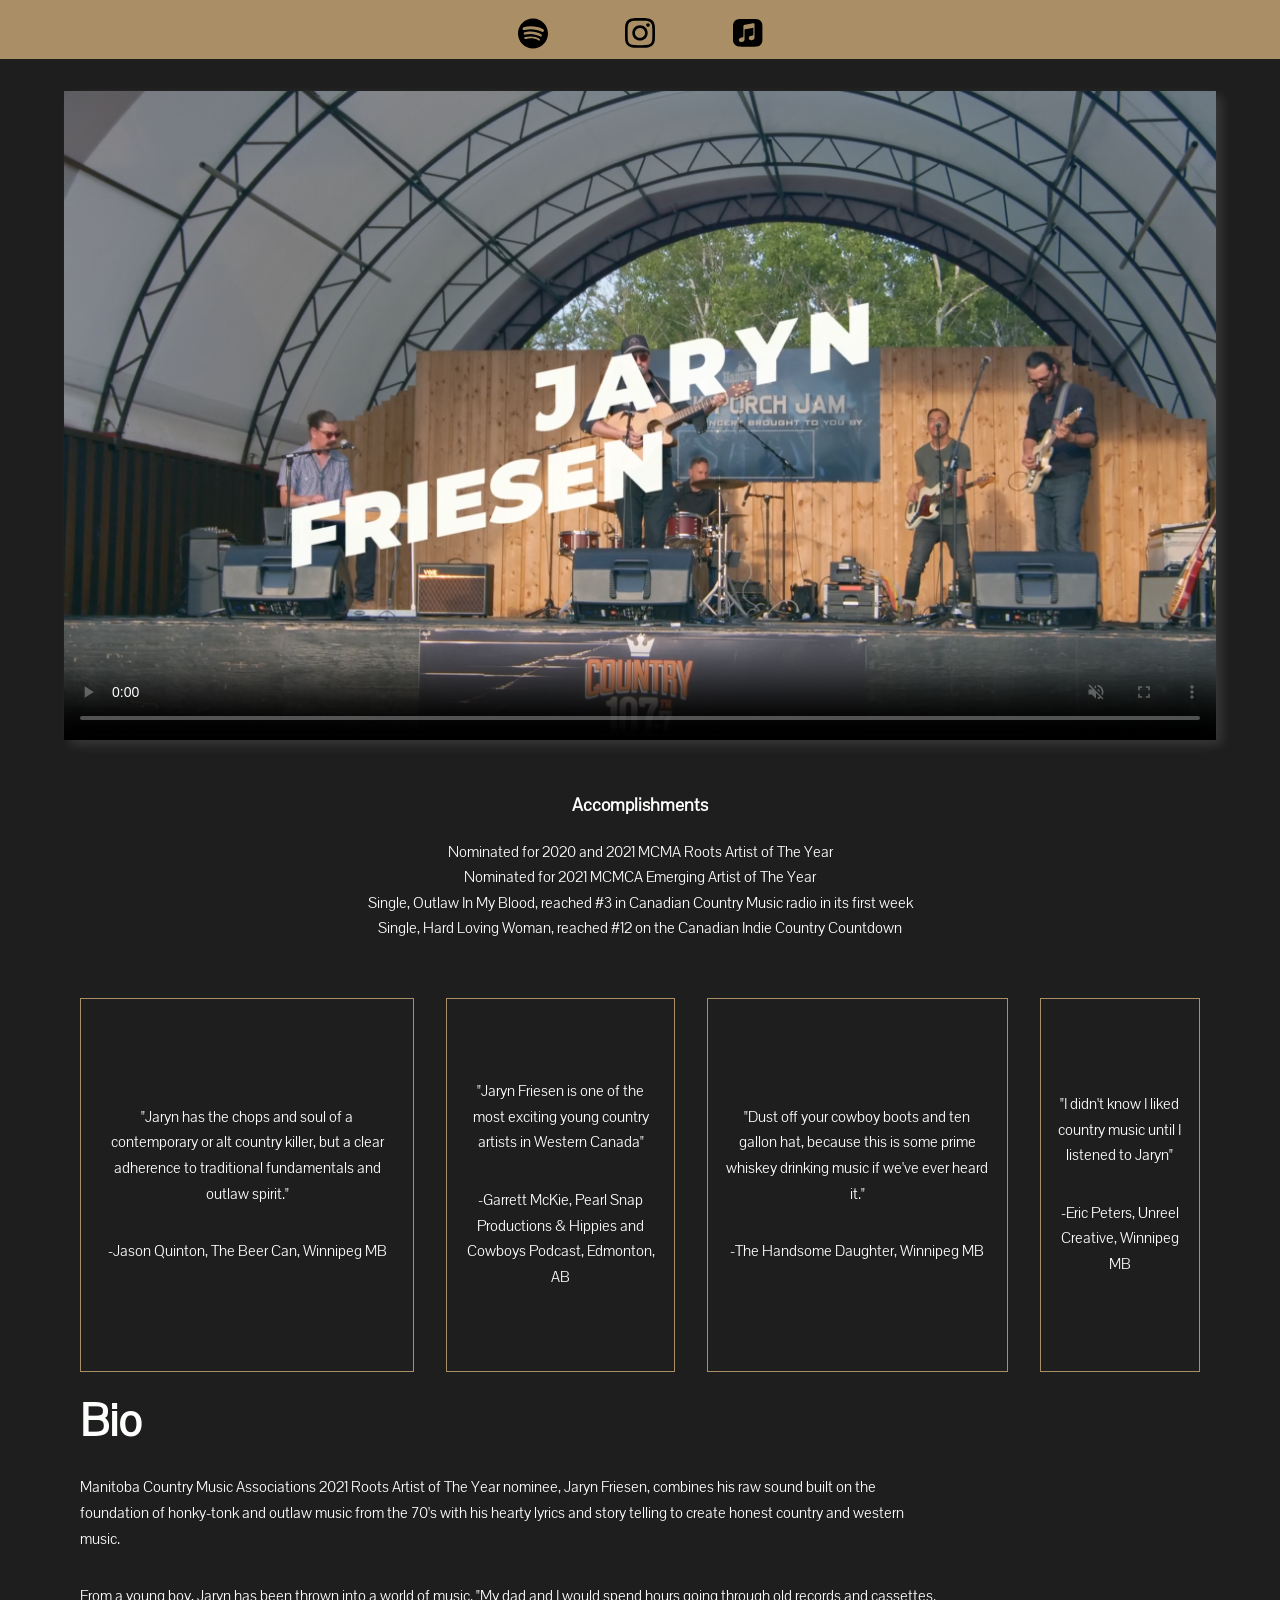
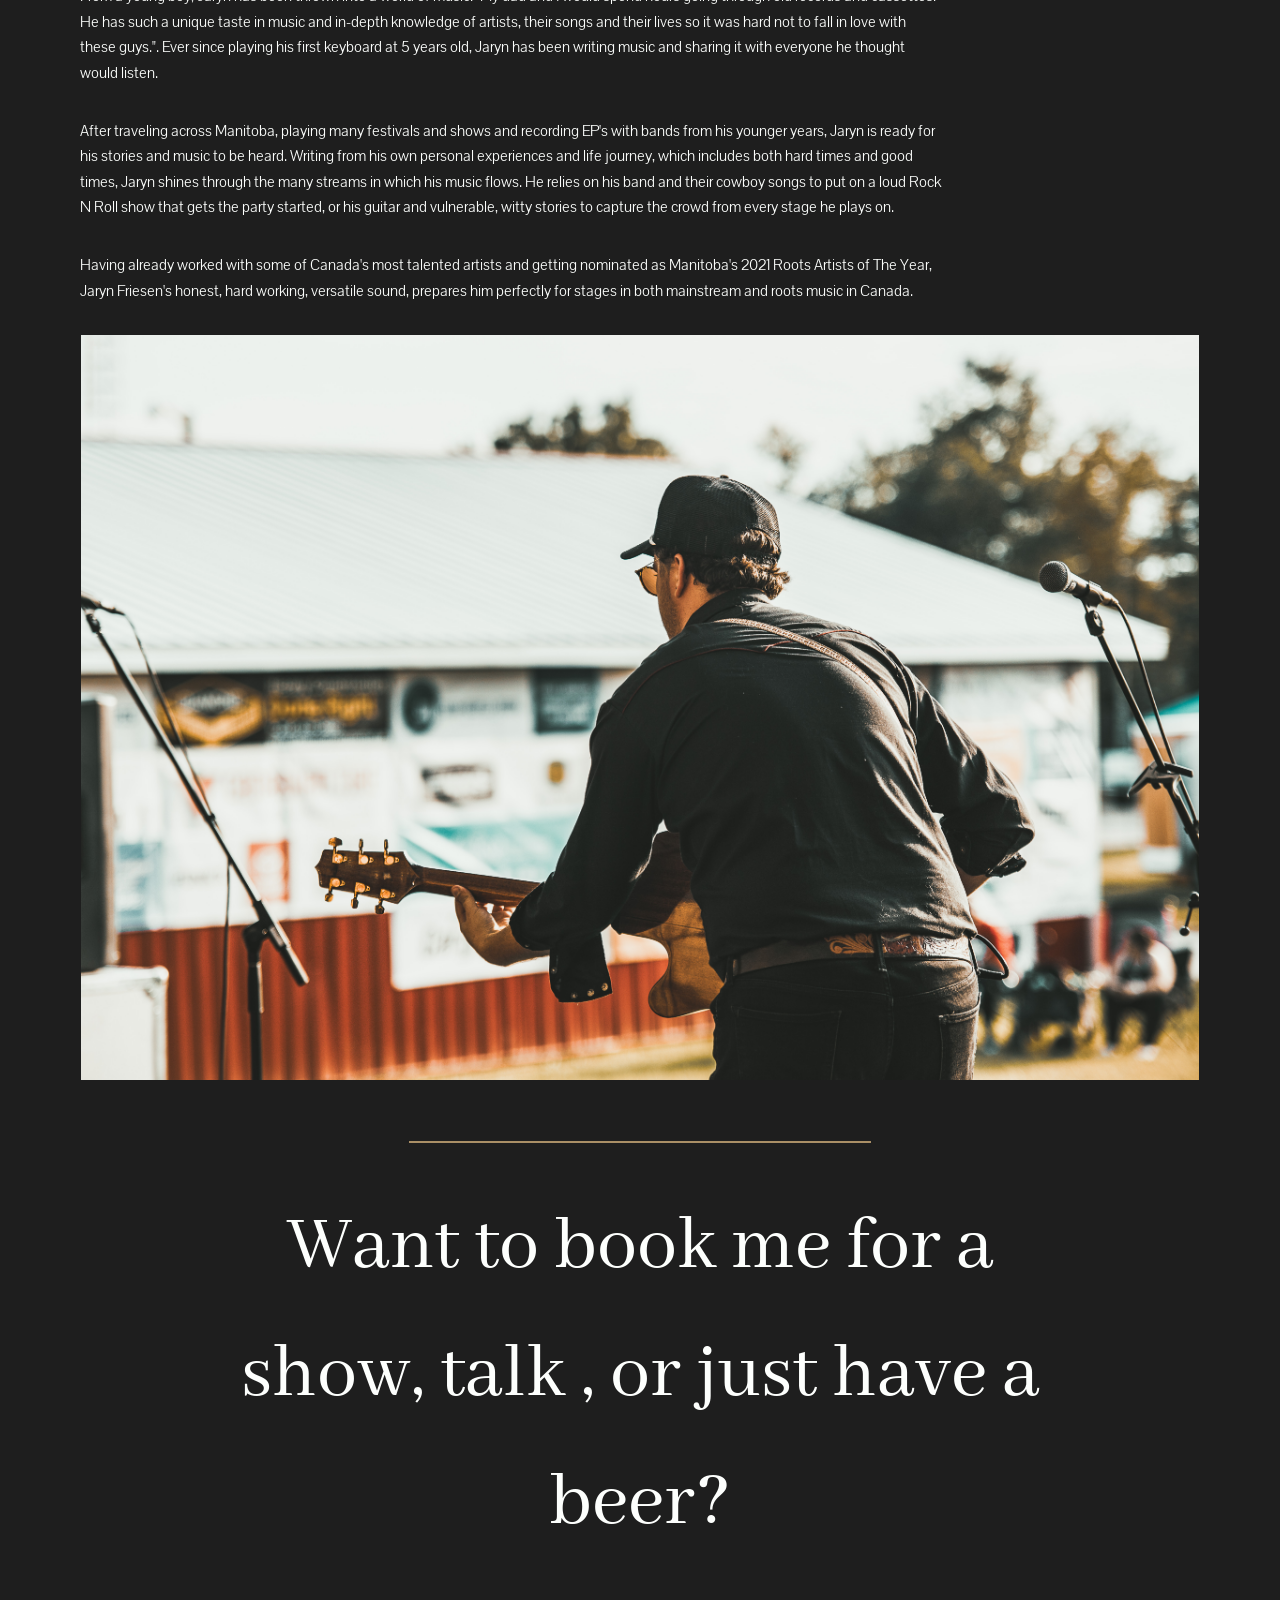
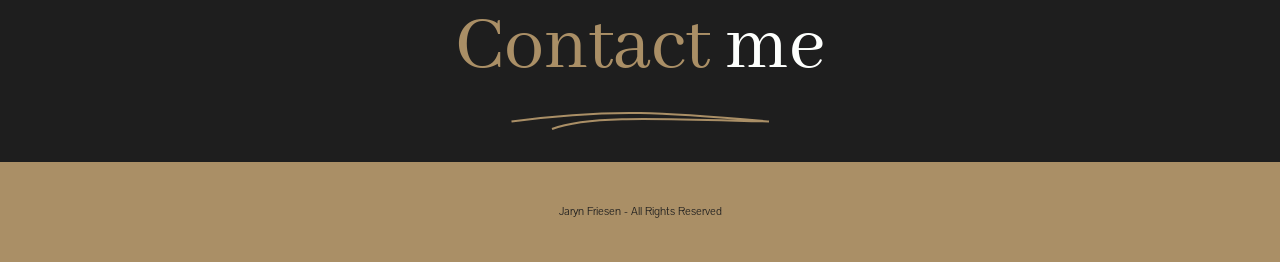
==== index.html @ eeda7afb "Moved index.html out of folder" ====
<!DOCTYPE html>
<html lang="en">
  <head>
    <meta charset="UTF-8" />
    <meta http-equiv="X-UA-Compatible" content="IE=edge" />
    <meta name="viewport" content="width=device-width, initial-scale=1.0" />
    <title>Document</title>
    <link rel="stylesheet" href="/Styles/style.css" />
    <link rel="preconnect" href="https://fonts.googleapis.com" />
    <link rel="preconnect" href="https://fonts.gstatic.com" crossorigin />
    <link
      href="https://fonts.googleapis.com/css2?family=Abhaya+Libre:wght@400;800&family=Pavanam&display=swap"
      rel="stylesheet"
    />
  </head>
  <body>
    <!-- NAV -->
    <nav>
      <div class="social-links">
        <a
          href="https://open.spotify.com/artist/0vbpmKZzhPKCMUxMM21zou"
          target="_blank"
          ><img
            class="social-imgs spotify"
            src="/images/logos/spotify-brands.svg"
            alt="Spotify Logo"
            srcset=""
        /></a>
        <a href="https://www.instagram.com/thejarynfriesen/" target="_blank"
          ><img
            class="social-imgs instagram"
            src="/images/logos/instagram-brands.svg"
            alt="Instagram Logo"
            srcset=""
        /></a>
        <a href="https://music.apple.com/ca/artist/jaryn-friesen/1572723832" target="_blank"
          ><img
            class="social-imgs apple-music"
            src="/images/logos/apple-music.svg"
            alt="Apple Music Logo"
            srcset=""
        /></a>
      </div>
      <div class="nav-container"></div>
    </nav>
    <!-- HEADER/HERO -->
    <div class="video-header">
      <video muted id="myVideo" class="intro-video" controls poster="/JF-video-poster.png">
        <source src="/JF-Promo-HD.mp4" type="video/mp4" />
      </video>
    </div>

    <!-- MAIN CONTENT -->
    <main>
      <div class="container flex-container">
        <div class="accomplishments">
          <h3>Accomplishments</h3>
          <ul class="accomp-list">
            <li>Nominated for 2020 and 2021 MCMA Roots Artist of The Year</li>
            <li>Nominated for 2021 MCMCA Emerging Artist of The Year</li>
            <li>
              Single, Outlaw In My Blood, reached #3 in Canadian Country Music
              radio in its first week
            </li>
            <li>
              Single, Hard Loving Woman, reached #12 on the Canadian Indie
              Country Countdown
            </li>
          </ul>
        </div>
        <div class="reviews">
          <div class="review-box">
            <p>
              "Jaryn has the chops and soul of a contemporary or alt country
              killer, but a clear adherence to traditional fundamentals and
              outlaw spirit."
            </p>

            <p>-Jason Quinton, The Beer Can, Winnipeg MB</p>
          </div>
          <div class="review-box">
            <p>
              "Jaryn Friesen is one of the most exciting young country artists
              in Western Canada"
            </p>

            <p>
              -Garrett McKie, Pearl Snap Productions & Hippies and Cowboys
              Podcast, Edmonton, AB
            </p>
          </div>
          <div class="review-box">
            <p>
              "Dust off your cowboy boots and ten gallon hat, because this is
              some prime whiskey drinking music if we've ever heard it."
            </p>

            <p>-The Handsome Daughter, Winnipeg MB</p>
          </div>
          <div class="review-box">
            <p>
              "I didn't know I liked country music until I listened to Jaryn"
            </p>

            <p>-Eric Peters, Unreel Creative, Winnipeg MB</p>
          </div>
        </div>
        <div class="bio-container left-scroll">
          <h2 class="bio-title">Bio</h2>
          <p class="bio-desription">
            Manitoba Country Music Associations 2021 Roots Artist of The Year
            nominee, Jaryn Friesen, combines his raw sound built on the
            foundation of honky-tonk and outlaw music from the 70's with his
            hearty lyrics and story telling to create honest country and western
            music.
          </p>
          <p class="bio-desription">
            From a young boy, Jaryn has been thrown into a world of music. "My
            dad and I would spend hours going through old records and cassettes.
            He has such a unique taste in music and in-depth knowledge of
            artists, their songs and their lives so it was hard not to fall in
            love with these guys.". Ever since playing his first keyboard at 5
            years old, Jaryn has been writing music and sharing it with everyone
            he thought would listen.
          </p>
          <p class="bio-description">
            After traveling across Manitoba, playing many festivals and shows
            and recording EP's with bands from his younger years, Jaryn is ready
            for his stories and music to be heard. Writing from his own personal
            experiences and life journey, which includes both hard times and
            good times, Jaryn shines through the many streams in which his music
            flows. He relies on his band and their cowboy songs to put on a loud
            Rock N Roll show that gets the party started, or his guitar and
            vulnerable, witty stories to capture the crowd from every stage he
            plays on.
          </p>
          <p class="bio-description">
            Having already worked with some of Canada's most talented artists
            and getting nominated as Manitoba's 2021 Roots Artists of The Year,
            Jaryn Friesen's honest, hard working, versatile sound, prepares him
            perfectly for stages in both mainstream and roots music in Canada.
          </p>
        </div>
      </div>
    </main>

    <header class="carousel-head">
      <div class="carousel">
        <div class="carousel-item carousel-item-visible">
          <img
            class="carousel-img"
            src="/images/Jaryn/JF-5.jpg"
            alt="Jaryn Friesen playing guitar on stage, yelling at the crowd."
            srcset=""
          />
        </div>
        <div class="carousel-item">
          <img
            class="carousel-img"
            src="/images/Jaryn/JF-6.jpg"
            alt="Jaryn Friesen Rallying the crowd on stage."
            srcset=""
          />
        </div>
        <div class="carousel-item">
          <img
            class="carousel-img"
            src="/images/Band/Band-BW-2.jpg"
            alt="Jaryn Friesen's band hanging out back stage"
            srcset=""
          />
        </div>
        <div class="carousel-item">
          <img
            class="carousel-img"
            src="/images/Jaryn/JF-1.jpg"
            alt="Jaryn Friesen playing guitar on stage"
            srcset=""
          />
        </div>
        <div class="carousel-item">
          <img
            class="carousel-img"
            src="/images/Band/Band-BW-4.jpg"
            alt="Jaryn Friesen's band hanging out back stage drinking beer"
            srcset=""
          />
        </div>
        <div class="carousel-item">
          <img
            class="carousel-img"
            src="/images/Jaryn/JF-2.jpg"
            alt="Jaryn Friesen singing into the microphone"
            srcset=""
          />
        </div>
        <div class="carousel-item">
          <img
            class="carousel-img"
            src="/images/Jaryn/JF-3.jpg"
            alt="Jaryn Friesen strumming his guitar and posing"
            srcset=""
          />
        </div>
        <div class="carousel-item">
          <img
            class="carousel-img"
            src="/images/Band/Band-BW-1.jpg"
            alt="Jaryn Friesen's band making jokes back stage'"
            srcset=""
          />
        </div>
        <div class="carousel-item">
          <img
            class="carousel-img"
            src="/images/Band/Band-BW-3.jpg"
            alt="Jaryn Friesen's band making jokes back stage'"
            srcset=""
          />
        </div>
      </div>
    </header>
    <!-- FORM -->
    <div class="contact container">
      <hr />
      <div class="contact-container">
        <p class="contact-txt">
          Want to book me for a show, talk , or just have a beer?
        </p>
        <p class="contact-txt contact-tag">
          <a href="mailto:friesenjaryn@gmail.com" class="txt-accent">Contact</a> me
        </p>
        <svg
          class="pen-line"
          width="259"
          height="19"
          viewbox="0 0 259 19"
          fill="none"
          xmlns="http://www.w3.org/2000/svg"
        >
          <path
            d="M0.5 10.4999C102.048 -3.40993 158.068 1.65824 258 10.4999C148.345 7.76618 77.6644 4.1425 41 17.9999"
            stroke="#AA8F66"
            stroke-width="2"
          />
        </svg>
      </div>
    </div>
  
    <!-- FOOTER -->
    <footer class="">
      <div class="footer-container">
        <p class="copyright">Jaryn Friesen - All Rights Reserved</p>
      </div>
    </footer>
    <script src="/JS/app.js"></script>
  </body>
</html>
---- Styles/style.css ----
:root{
    /* COLORS */

    --main-bg:#1E1E1E;
    --main-light:#AA8F66;

    --main-font-color:#FDFFFD;
    --dark-font-color:#1E1E1E;

    --main-accent-color: #61C9A8;
    --alt-accent-color:#17484A;
    --alt-accent-color-opacity:#aa8f6670;

    /* FONTS */

    --main-font: 'Pavanam', sans-serif;
    --alt-font: 'Abhaya Libre', serif;
}

body{
    margin: 0;
    box-sizing: border-box;
    font-size: 1rem;
    font-family: var(--main-font);
    line-height: 1.6;
    color: var(--main-font-color);
    background-color: var(--main-bg);
}
h2{
    margin: 0;
    font-size: 3rem;
}
.contact-txt{
    font-size: 3rem;
    font-family: var(--alt-font);
    margin: .2em 0;
}
.contact-tag{
    margin: 0;
    
}
.txt-accent{
    color: var(--main-light);
    text-decoration: none;
    position: relative;
}
.pen-line{
    padding: 0;
    
}
.copyright{
    color: var(--dark-font-color);
    font-size: .75rem;
}


nav{
    padding-top: 1em;
    background-color: var(--main-light);
    
}
footer{
    background-color: var(--main-light);
    margin-top: 1em;
    width: 100%;
    
}
hr{
    width: 40%;
    border: 1px solid var(--main-light);
    margin-top: 2em;
}
.footer-container{
    width: 100%;
    min-height: 100px;
    display: flex;
    align-items: center;
    justify-content: center;
}

.social-links, .nav-list{
    display: flex;
    align-items: center;
    justify-content: space-evenly;
    width: 100%;
    max-width: 400px;
    margin: 0 auto;
}
.social-imgs{
    width: 30px;
}

.nav-list{
    list-style: none;
    padding: 0;
    max-width: 300px;
}
.nav-item a{
    text-decoration: none;
    color: var(--dark-font-color);
    font-weight: 800;
}


.video-header{  
display: flex;
justify-content: center;
margin: 2em auto;
  
}
.intro-video{
width: 100%; 
max-width: 90%; 
/* border: 1px solid black; */
box-shadow: 6px 5px 10px rgba(255, 255, 255, 0.11);
}


/** CAROUSEL */

.carousel-head{
    background-color: var(--main-bg);
    border-bottom: 2px solid var(--main-dark);
    display: flex;
    flex-direction: column;
    padding: 0 1.2em;
}


/** Parent Element */
    .carousel{
        max-width: 600px;
        position: relative;
        margin: 0 auto;
        padding: 20px 0;
    }
/** Child element 1  */
    .carousel-item, .carousel-item-hidden{
        display: none;
        
    }
    .carousel-item-visible{
        display: block;
        animation: fadeVisibility 0.5s;
    }
    .carousel-img{
        width: 100%;
        max-width: 600px;
        height: auto;
        max-height: 600px;
    }
    @keyframes fadeVisibility{
        0%{ opacity: 0 }
        100%{ opacity: 1}
    }
    /** CAROUSEL END */

.container{
    width: 100%;
    max-width: 85%;
    margin: 0 auto;
    
}
.accomplishments{
    text-align: center;
    
}
.accomp-list{
    list-style: none;
    padding: 0;
}
.reviews{
    
    display: grid;
    grid-template-columns: repeat(1, 1fr);
    grid-template-rows: repeat(1, 1fr);
  
    margin: 0 auto;
    text-align: center;
    
}
.review-box{
    max-width: 340px;
    min-height: 240px;
    /* width: 50%; */
    display: flex;
    flex-direction: column;
    justify-content: center;
    align-items: center;
    border: 1px solid var(--main-light);
    padding: 1em;
    margin: 1em;
}
.bio-container, .media-container, .contact-container{
    background-color: var(--main-bg);
    /* border: 4px solid var(--main-light); */
    /* border-radius: 5px; */
    padding: 1em;
    margin-top: 1.5em;
    
}

.contact-container{
    text-align: center;
    min-height: 30vh;
    display: flex;
    flex-direction: column;
    justify-content: center;
    align-items: center;
    /* width: 100%; */
    max-width: 900px; 
     margin: 0 auto;
}




@media(min-width:800px){
    .carousel-head{
        justify-content: center;
        align-items: center;
        margin: 0 auto;
    }
    .carousel{
       width: 100%;
       max-width: 90%; 
       /* margin: 0 auto; */
    }
    .carousel-img{
        width: 100%;
        max-width: 1800px;
        margin: 0 auto;
        justify-content: center;
        max-height: 100vh;
    }
    .carousel-item{
        width: 100%;
        max-width: 1800px;
        margin: 0 auto;
        justify-content: center;
        max-height: 100vh;
    }

    .flex-container{
        /* width: 100%;
        max-width: 1830px; */
        display: flex;
        flex-direction: column;
        justify-content: space-evenly;
    }
    .container{
        width: 100%;
        max-width: 90%;
    }
    .accomplishments{
    padding-bottom: 1.5em;
    
}
    .reviews{
        display: flex;
        flex-direction: row;
        width: 100%;
        justify-content: space-between;
        align-items: center;
    }
    .review-box{
        max-width: 340px;
        min-height: 340px;
    }
    .bio-container, .media-container{
        width: 75%;
        margin: 0;
        
        
    }
    .left-scroll, .right-scroll{
        opacity: 0;
    }
    .scrolled, .left-scroll{
        animation: slide-in-left 2s ease-in-out both;
    }
    @keyframes slide-in-left {
        0% {
          -webkit-transform: translateX(-100px);
          transform: translateX(-100px);
          opacity: 0;
        }
        100% {
          -webkit-transform: translateX(0);
          transform: translateX(0);
          opacity: 1;
        }
      }

      .scrolled, .right-scroll{
        animation: slide-in-right 2s ease-in-out both;
      }
      @keyframes slide-in-right {
        0% {
          -webkit-transform: translateX(100px);
          transform: translateX(100px);
          opacity: 0;
        }
        100% {
          -webkit-transform: translateX(0);
          transform: translateX(0);
          opacity: 1;
        }
      }
    .bio-container{
        margin-right: 2em;
        height: 55vh;
        display: flex;
        flex-direction: column;
        justify-content: center;
    }
    .contact-txt{
        font-size: 5rem;
        font-family: var(--alt-font);
    }
    .contact-container{
        text-align: center;
        min-height: 30vh;
        display: flex;
        flex-direction: column;
        justify-content: center;
        align-items: center;
        width: 100%;
        max-width: 900px;
        margin: 0 auto;
    }
    
}
@media(min-width:2050px){
    .container{
        width: 100%;
        max-width: 1800px;
    }
}
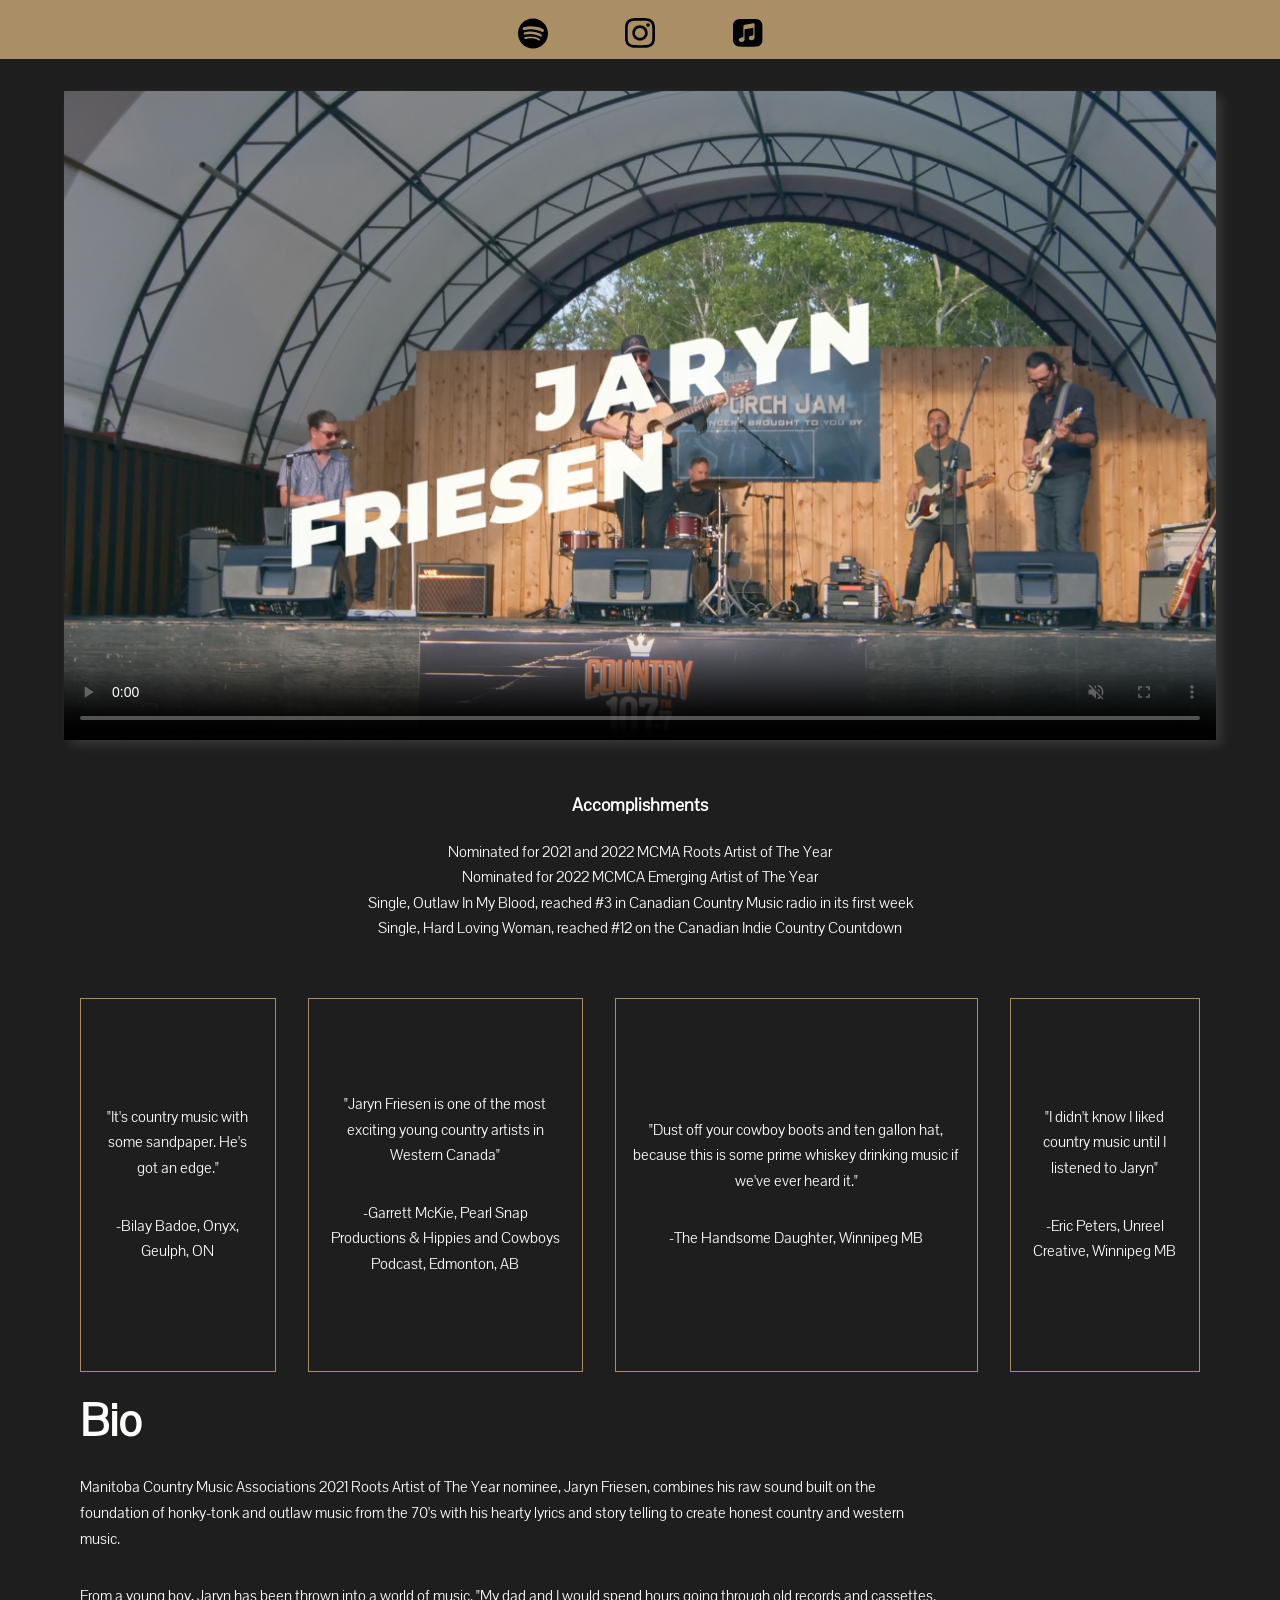
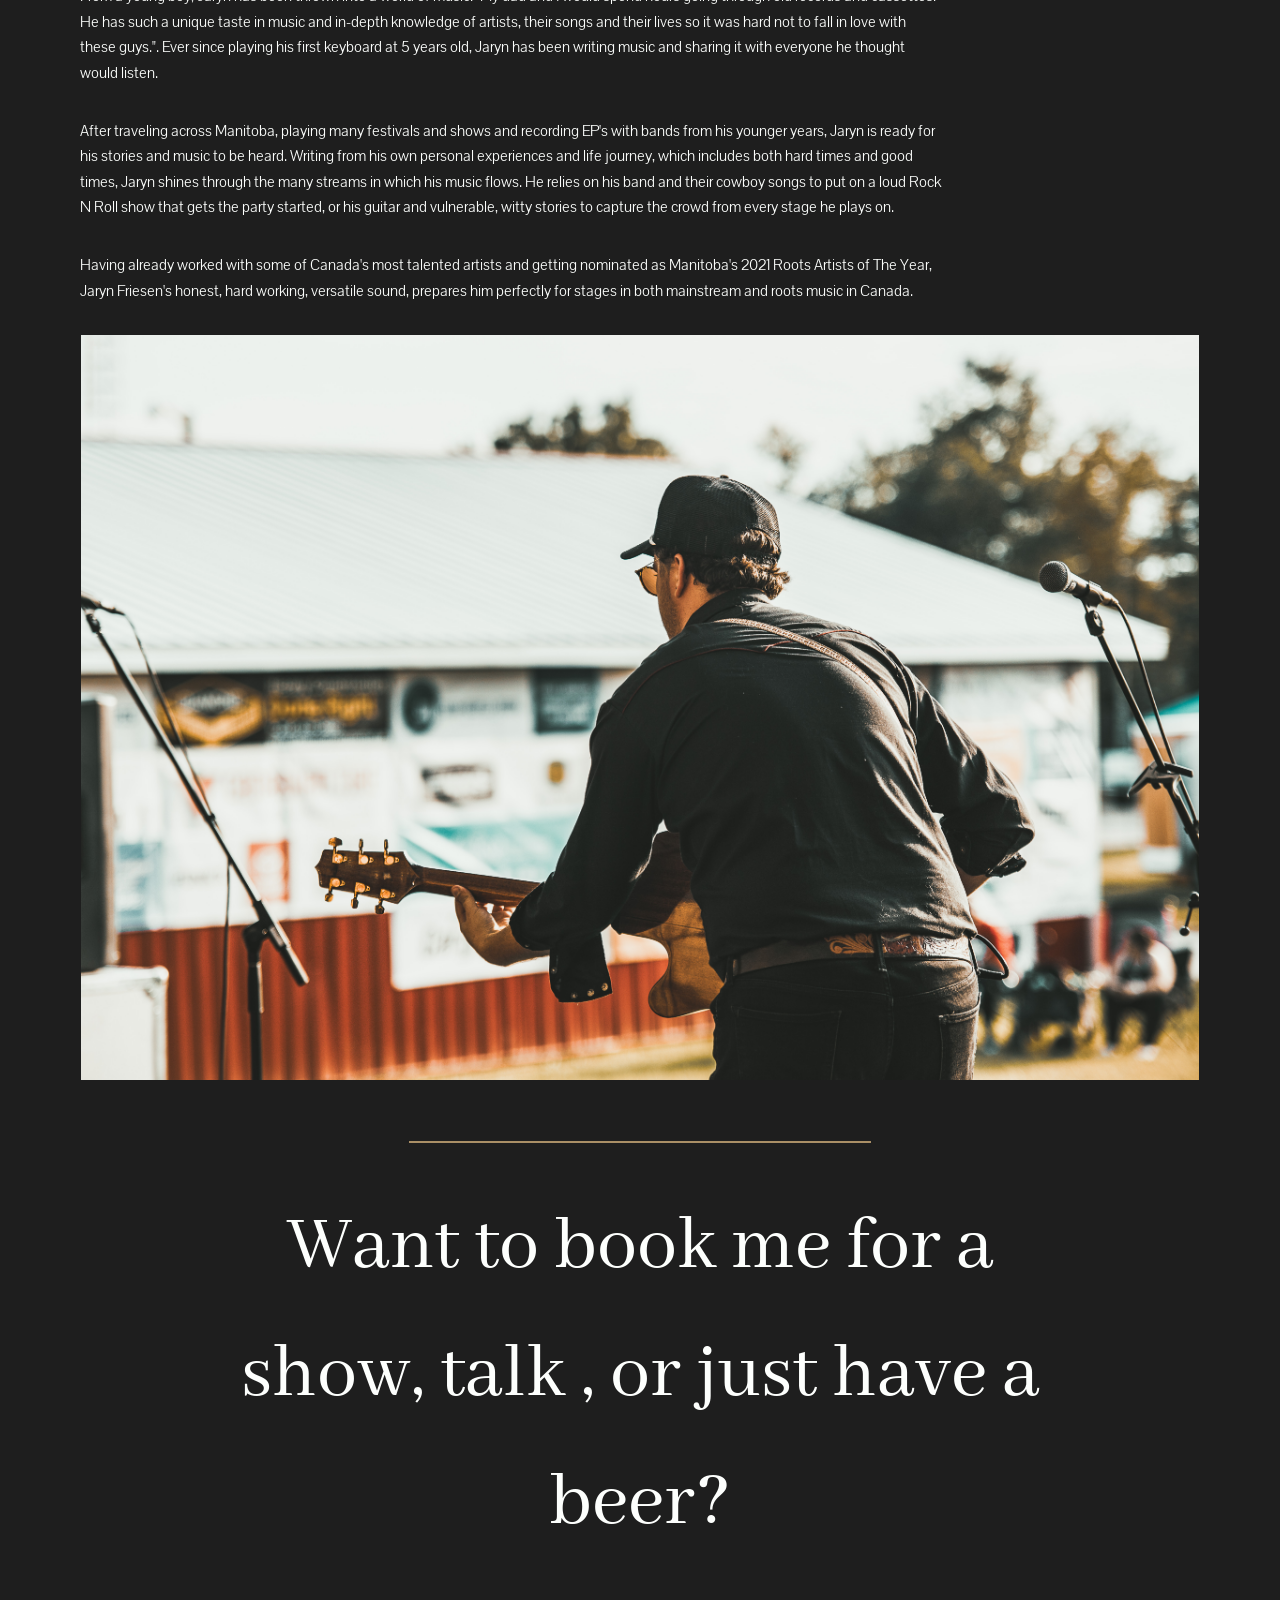
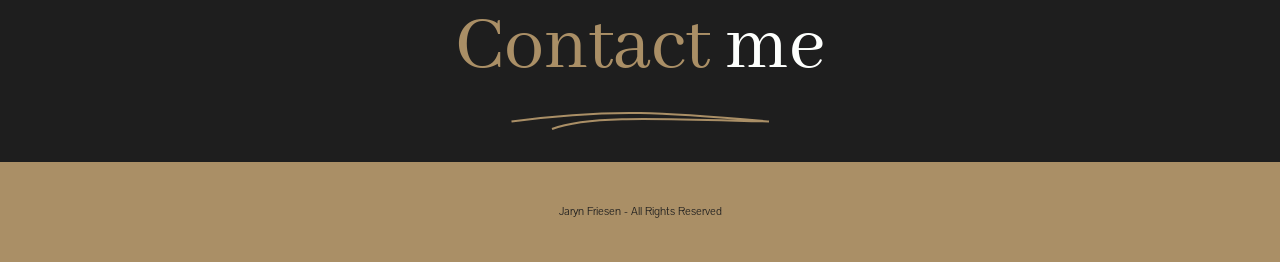
==== commit 19781324: "text update updated a review card, and updated accomplishments" ====
--- a/index.html
+++ b/index.html
@@ -56,8 +56,8 @@
         <div class="accomplishments">
           <h3>Accomplishments</h3>
           <ul class="accomp-list">
-            <li>Nominated for 2020 and 2021 MCMA Roots Artist of The Year</li>
-            <li>Nominated for 2021 MCMCA Emerging Artist of The Year</li>
+            <li>Nominated for 2021 and 2022 MCMA Roots Artist of The Year</li>
+            <li>Nominated for 2022 MCMCA Emerging Artist of The Year</li>
             <li>
               Single, Outlaw In My Blood, reached #3 in Canadian Country Music
               radio in its first week
@@ -71,12 +71,10 @@
         <div class="reviews">
           <div class="review-box">
             <p>
-              "Jaryn has the chops and soul of a contemporary or alt country
-              killer, but a clear adherence to traditional fundamentals and
-              outlaw spirit."
-            </p>
-
-            <p>-Jason Quinton, The Beer Can, Winnipeg MB</p>
+              "It's country music with some sandpaper. He's got an edge."
+            </p>
+
+            <p>-Bilay Badoe, Onyx, Geulph, ON</p>
           </div>
           <div class="review-box">
             <p>
